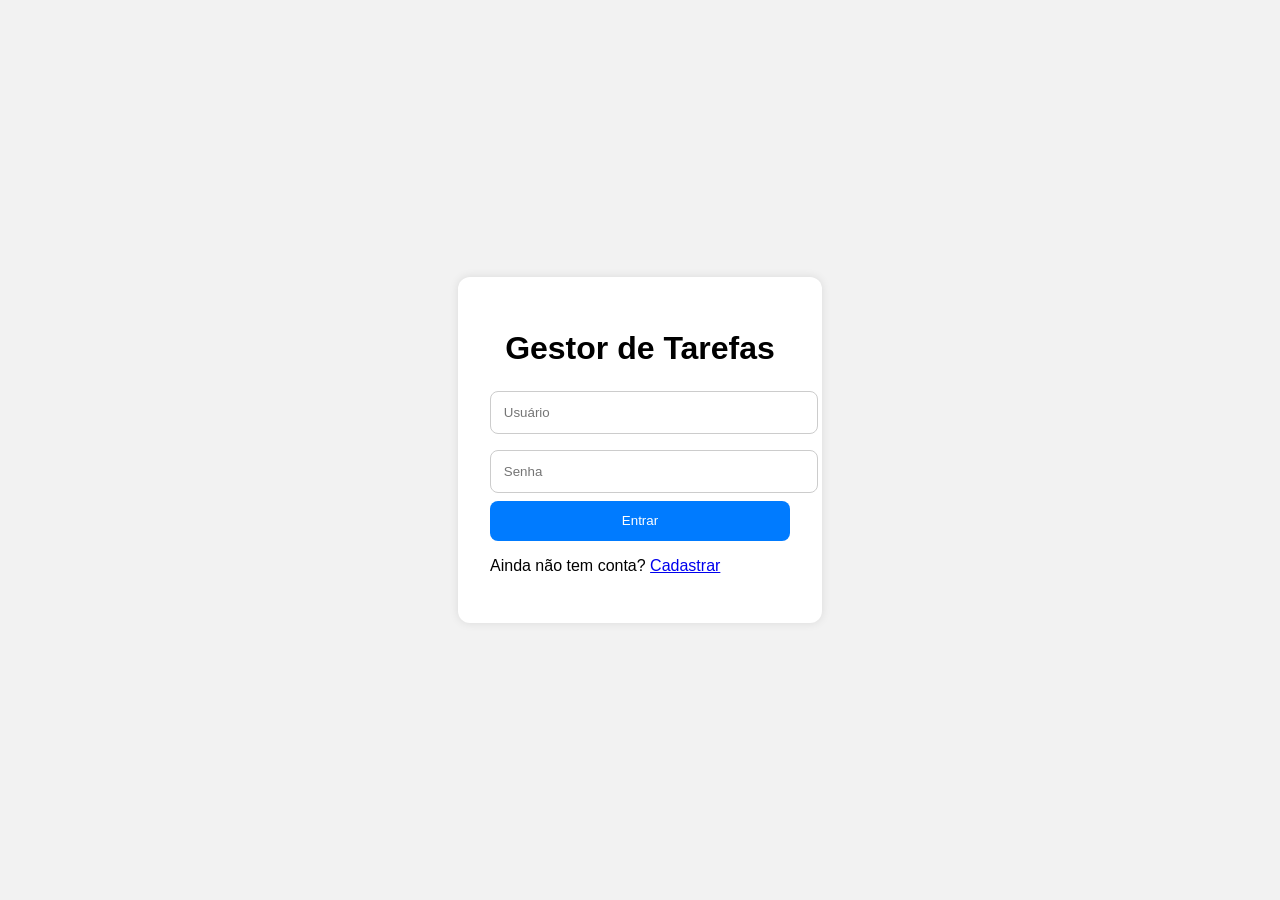
==== frontend/index.html @ 0492740a "Versão base do Gestor de Tarefas (frontend)" ====
<!DOCTYPE html>
<html lang="pt-BR">
<head>
  <meta charset="UTF-8">
  <title>Login - Gestor de Tarefas</title>
  <link rel="stylesheet" href="css/style.css">
</head>
<body>
  <div class="container">
    <h1>Gestor de Tarefas</h1>
    
    <form id="login-form">
      <input type="text" id="username" placeholder="Usuário" required>
      <input type="password" id="password" placeholder="Senha" required>
      <button type="submit">Entrar</button>
    </form>

    <p>Ainda não tem conta? <a href="#">Cadastrar</a></p>
  </div>

  <script src="js/auth.js"></script>
</body>
</html>
---- frontend/css/style.css ----
body {
  font-family: Arial, sans-serif;
  background: #f2f2f2;
  display: flex;
  justify-content: center;
  align-items: center;
  height: 100vh;
  margin: 0;
}

.container {
  background: white;
  padding: 2rem;
  border-radius: 12px;
  box-shadow: 0 0 10px rgba(0,0,0,0.1);
  width: 300px;
}

h1 {
  text-align: center;
  margin-bottom: 1rem;
}

input {
  width: 100%;
  padding: 0.8rem;
  margin: 0.5rem 0;
  border: 1px solid #ccc;
  border-radius: 8px;
}

button {
  width: 100%;
  padding: 0.8rem;
  background: #007bff;
  color: white;
  border: none;
  border-radius: 8px;
  cursor: pointer;
}

button:hover {
  background: #0056b3;
}

ul {
  list-style: none;
  padding: 0;
  margin: 1rem 0 0 0;
}

li {
  background: #f9f9f9;
  padding: 0.8rem;
  margin: 0.5rem 0;
  border-radius: 8px;
  display: flex;
  justify-content: space-between;
  align-items: center;
}

li span {
  flex: 1;
}

li button {
  margin-left: 0.5rem;
  padding: 0.4rem 0.8rem;
  font-size: 0.8rem;
}
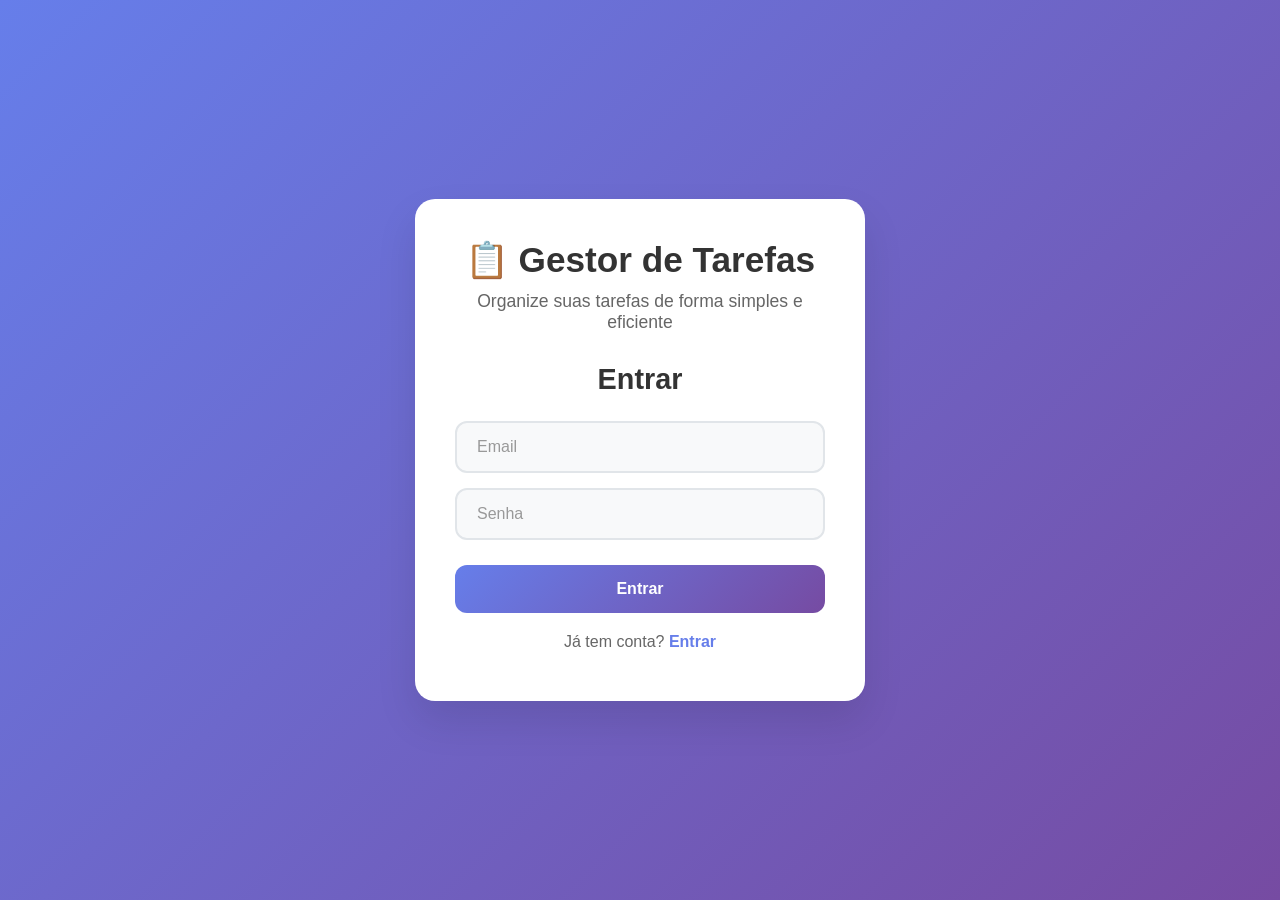
==== commit 0d6c4b8b: "Atualização do Layout" ====
--- a/frontend/index.html
+++ b/frontend/index.html
@@ -1,23 +1,67 @@
 <!DOCTYPE html>
 <html lang="pt-BR">
+
 <head>
   <meta charset="UTF-8">
+  <meta name="viewport" content="width=device-width, initial-scale=1.0">
   <title>Login - Gestor de Tarefas</title>
   <link rel="stylesheet" href="css/style.css">
 </head>
+
 <body>
-  <div class="container">
-    <h1>Gestor de Tarefas</h1>
-    
-    <form id="login-form">
-      <input type="text" id="username" placeholder="Usuário" required>
-      <input type="password" id="password" placeholder="Senha" required>
-      <button type="submit">Entrar</button>
-    </form>
+  <div class="auth-container">
+    <div class="container">
+      <div class="logo">
+        <h1>📋 Gestor de Tarefas</h1>
+        <p>Organize suas tarefas de forma simples e eficiente</p>
+      </div>
 
-    <p>Ainda não tem conta? <a href="#">Cadastrar</a></p>
+      <!-- Formulário de Login -->
+      <form id="login-form" class="auth-form">
+        <h2>Entrar</h2>
+        <div class="input-group">
+          <input type="email" id="login-email" placeholder="Email" required>
+        </div>
+        <div class="input-group">
+          <input type="password" id="login-password" placeholder="Senha" required>
+        </div>
+        <button type="submit" class="btn-primary">Entrar</button>
+      </form>
+
+      <!-- Formulário de Cadastro -->
+      <form id="register-form" class="auth-form hidden">
+        <h2>Criar Conta</h2>
+        <div class="input-group">
+          <input type="text" id="register-name" placeholder="Nome completo" required>
+        </div>
+        <div class="input-group">
+          <input type="email" id="register-email" placeholder="Email" required>
+        </div>
+        <div class="input-group">
+          <input type="password" id="register-password" placeholder="Senha" required>
+        </div>
+        <div class="input-group">
+          <input type="password" id="register-confirm-password" placeholder="Confirmar senha" required>
+        </div>
+        <div class="input-group">
+          <input type="tel" id="register-phone" placeholder="WhatsApp (opcional)">
+        </div>
+        <button type="submit" class="btn-primary">Criar Conta</button>
+      </form>
+
+      <div class="auth-links">
+        <p id="login-link">Já tem conta? <a href="#" onclick="toggleForms()">Entrar</a></p>
+        <p id="register-link" class="hidden">Ainda não tem conta? <a href="#" onclick="toggleForms()">Cadastrar</a></p>
+      </div>
+
+      <div id="loading" class="loading hidden">
+        <div class="spinner"></div>
+        <p>Carregando...</p>
+      </div>
+    </div>
   </div>
 
   <script src="js/auth.js"></script>
 </body>
-</html>
+
+</html>
--- a/frontend/css/style.css
+++ b/frontend/css/style.css
@@ -1,70 +1,961 @@
+/* 🌞 Modo Claro (padrão) */
+* {
+  box-sizing: border-box;
+}
+
 body {
-  font-family: Arial, sans-serif;
-  background: #f2f2f2;
+  background: #f8f9fa;
+  font-family: 'Segoe UI', Tahoma, Geneva, Verdana, sans-serif;
+  margin: 0;
+  padding: 0;
+  min-height: 100vh;
+  transition: all 0.3s ease;
+}
+
+/* Layout Mobile-First */
+.app-container {
+  display: flex;
+  flex-direction: column;
+  min-height: 100vh;
+  max-width: 100%;
+  margin: 0 auto;
+}
+
+/* Top Bar */
+.top-bar {
+  background: #ffffff;
+  padding: 15px 20px;
+  border-bottom: 1px solid #e1e5e9;
+  position: sticky;
+  top: 0;
+  z-index: 100;
+  box-shadow: 0 2px 4px rgba(0, 0, 0, 0.1);
+}
+
+.top-bar-content {
   display: flex;
   justify-content: center;
   align-items: center;
-  height: 100vh;
+  max-width: 1200px;
+  margin: 0 auto;
+}
+
+.app-title {
+  font-size: 1.5em;
+  font-weight: 600;
+  color: #333;
   margin: 0;
-}
-
-.container {
+  text-align: center;
+}
+
+
+
+/* Profile Modal */
+.profile-modal {
+  position: fixed;
+  top: 0;
+  left: 0;
+  right: 0;
+  bottom: 0;
+  background: rgba(0, 0, 0, 0.5);
+  display: flex;
+  justify-content: center;
+  align-items: center;
+  z-index: 1000;
+  opacity: 0;
+  visibility: hidden;
+  transition: all 0.3s ease;
+}
+
+.profile-modal.show {
+  opacity: 1;
+  visibility: visible;
+}
+
+.profile-content {
+  background: #ffffff;
+  border-radius: 20px;
+  padding: 30px;
+  max-width: 400px;
+  width: 90%;
+  box-shadow: 0 20px 40px rgba(0, 0, 0, 0.2);
+  transform: translateY(-20px);
+  transition: all 0.3s ease;
+}
+
+.profile-modal.show .profile-content {
+  transform: translateY(0);
+}
+
+.profile-header {
+  text-align: center;
+  margin-bottom: 30px;
+}
+
+.profile-avatar {
+  width: 80px;
+  height: 80px;
+  border-radius: 50%;
+  background: linear-gradient(135deg, #667eea 0%, #764ba2 100%);
+  display: flex;
+  align-items: center;
+  justify-content: center;
+  margin: 0 auto 15px;
+  font-size: 2em;
+  color: white;
+}
+
+.profile-name {
+  font-size: 1.5em;
+  font-weight: 600;
+  color: #333;
+  margin-bottom: 5px;
+}
+
+.profile-email {
+  color: #666;
+  font-size: 0.9em;
+}
+
+.profile-actions {
+  display: flex;
+  flex-direction: column;
+  gap: 15px;
+}
+
+.profile-action {
+  display: flex;
+  align-items: center;
+  gap: 15px;
+  padding: 15px;
+  border: none;
+  background: #f8f9fa;
+  border-radius: 12px;
+  cursor: pointer;
+  transition: all 0.3s ease;
+  text-align: left;
+  width: 100%;
+}
+
+.profile-action:hover {
+  background: #e9ecef;
+  transform: translateY(-1px);
+}
+
+.profile-action .icon {
+  font-size: 1.2em;
+  width: 24px;
+  text-align: center;
+}
+
+.profile-action .text {
+  flex: 1;
+}
+
+.profile-action .label {
+  font-weight: 600;
+  color: #333;
+  margin-bottom: 2px;
+}
+
+.profile-action .description {
+  font-size: 0.9em;
+  color: #666;
+}
+
+.profile-action .toggle {
+  width: 50px;
+  height: 24px;
+  background: #ccc;
+  border-radius: 12px;
+  position: relative;
+  transition: all 0.3s ease;
+}
+
+.profile-action .toggle.active {
+  background: #667eea;
+}
+
+.profile-action .toggle::after {
+  content: '';
+  position: absolute;
+  top: 2px;
+  left: 2px;
+  width: 20px;
+  height: 20px;
   background: white;
-  padding: 2rem;
+  border-radius: 50%;
+  transition: all 0.3s ease;
+}
+
+.profile-action .toggle.active::after {
+  transform: translateX(26px);
+}
+
+.profile-close {
+  position: absolute;
+  top: 15px;
+  right: 15px;
+  background: none;
+  border: none;
+  font-size: 1.5em;
+  color: #666;
+  cursor: pointer;
+  padding: 5px;
+  border-radius: 50%;
+  transition: all 0.3s ease;
+}
+
+.profile-close:hover {
+  background: #f8f9fa;
+  color: #333;
+}
+
+/* Filtros */
+.filters-container {
+  background: #ffffff;
+  padding: 15px 20px;
+  border-bottom: 1px solid #e1e5e9;
+  overflow-x: auto;
+  white-space: nowrap;
+}
+
+.filters-content {
+  display: flex;
+  justify-content: space-between;
+  align-items: center;
+  max-width: 1200px;
+  margin: 0 auto;
+  gap: 20px;
+}
+
+.filters {
+  display: flex;
+  gap: 15px;
+  padding: 0;
+  list-style: none;
+  margin: 0;
+}
+
+.filter-item {
+  flex-shrink: 0;
+}
+
+.filter-btn {
+  padding: 8px 16px;
+  border: none;
+  background: transparent;
+  color: #666;
+  border-radius: 20px;
+  cursor: pointer;
+  transition: all 0.3s ease;
+  font-size: 14px;
+  font-weight: 500;
+  white-space: nowrap;
+}
+
+.filter-btn:hover,
+.filter-btn.active {
+  background: #667eea;
+  color: white;
+}
+
+/* Search Wrapper */
+.search-wrapper {
+  flex-shrink: 0;
+  min-width: 250px;
+}
+
+.search-input {
+  width: 100%;
+  padding: 8px 16px;
+  border: 1px solid #e1e5e9;
+  border-radius: 20px;
+  font-size: 14px;
+  background: #f8f9fa;
+  transition: all 0.3s ease;
+}
+
+.search-input:focus {
+  outline: none;
+  border-color: #667eea;
+  background: #ffffff;
+  box-shadow: 0 0 0 3px rgba(102, 126, 234, 0.1);
+}
+
+/* Main Content */
+.main-content {
+  flex: 1;
+  padding: 20px;
+  background: #f8f9fa;
+  overflow-y: auto;
+}
+
+.content-wrapper {
+  max-width: 1200px;
+  margin: 0 auto;
+}
+
+/* Task List */
+.task-list {
+  list-style: none;
+  padding: 0;
+  margin: 0;
+  display: flex;
+  flex-direction: column;
+  gap: 15px;
+}
+
+.task-item {
+  background: #ffffff;
   border-radius: 12px;
-  box-shadow: 0 0 10px rgba(0,0,0,0.1);
-  width: 300px;
-}
-
-h1 {
-  text-align: center;
-  margin-bottom: 1rem;
-}
-
-input {
-  width: 100%;
-  padding: 0.8rem;
-  margin: 0.5rem 0;
-  border: 1px solid #ccc;
+  padding: 20px;
+  box-shadow: 0 2px 8px rgba(0, 0, 0, 0.1);
+  transition: all 0.3s ease;
+  border-left: 4px solid #e1e5e9;
+}
+
+.task-item:hover {
+  transform: translateY(-2px);
+  box-shadow: 0 4px 16px rgba(0, 0, 0, 0.15);
+}
+
+.task-item.vencida {
+  border-left-color: #dc3545;
+  background: #fff5f5;
+}
+
+.task-info {
+  margin-bottom: 15px;
+}
+
+.task-name {
+  font-size: 18px;
+  font-weight: 600;
+  color: #333;
+  margin-bottom: 8px;
+  line-height: 1.4;
+}
+
+.task-meta {
+  display: flex;
+  gap: 15px;
+  align-items: center;
+  flex-wrap: wrap;
+  font-size: 14px;
+  color: #666;
+}
+
+.task-description {
+  color: #666;
+  font-size: 14px;
+  line-height: 1.5;
+  margin-top: 10px;
+}
+
+.task-actions {
+  display: flex;
+  gap: 10px;
+  justify-content: flex-end;
+}
+
+/* Status Badges */
+.status-badge {
+  padding: 4px 12px;
+  border-radius: 20px;
+  font-size: 12px;
+  font-weight: 600;
+  text-transform: uppercase;
+}
+
+.status-pendente {
+  background: #fff3cd;
+  color: #856404;
+}
+
+.status-andamento {
+  background: #d1ecf1;
+  color: #0c5460;
+}
+
+.status-concluida {
+  background: #d4edda;
+  color: #155724;
+}
+
+/* Bottom Navigation */
+.bottom-nav {
+  background: #ffffff;
+  border-top: 1px solid #e1e5e9;
+  padding: 15px 20px;
+  position: sticky;
+  bottom: 0;
+  z-index: 100;
+  box-shadow: 0 -2px 4px rgba(0, 0, 0, 0.1);
+}
+
+.bottom-nav-content {
+  display: flex;
+  justify-content: space-between;
+  align-items: center;
+  max-width: 1200px;
+  margin: 0 auto;
+}
+
+.nav-item {
+  display: flex;
+  flex-direction: column;
+  align-items: center;
+  gap: 5px;
+  padding: 10px;
+  border: none;
+  background: transparent;
+  color: #666;
+  cursor: pointer;
+  transition: all 0.3s ease;
   border-radius: 8px;
-}
-
-button {
-  width: 100%;
-  padding: 0.8rem;
-  background: #007bff;
+  min-width: 80px;
+}
+
+.nav-item:hover,
+.nav-item.active {
+  color: #667eea;
+  background: rgba(102, 126, 234, 0.1);
+}
+
+.nav-item .icon {
+  font-size: 20px;
+}
+
+.nav-item .label {
+  font-size: 12px;
+  font-weight: 500;
+}
+
+.nav-item.primary {
+  background: linear-gradient(135deg, #667eea 0%, #764ba2 100%);
   color: white;
+  padding: 12px 20px;
+  border-radius: 25px;
+  box-shadow: 0 4px 12px rgba(102, 126, 234, 0.3);
+}
+
+.nav-item.primary:hover {
+  transform: translateY(-2px);
+  box-shadow: 0 6px 16px rgba(102, 126, 234, 0.4);
+}
+
+/* Buttons */
+.btn {
+  padding: 10px 16px;
   border: none;
   border-radius: 8px;
   cursor: pointer;
-}
-
-button:hover {
-  background: #0056b3;
-}
-
-ul {
-  list-style: none;
-  padding: 0;
-  margin: 1rem 0 0 0;
-}
-
-li {
-  background: #f9f9f9;
-  padding: 0.8rem;
-  margin: 0.5rem 0;
-  border-radius: 8px;
-  display: flex;
-  justify-content: space-between;
-  align-items: center;
-}
-
-li span {
+  font-size: 14px;
+  font-weight: 500;
+  transition: all 0.3s ease;
+  text-decoration: none;
+  display: inline-flex;
+  align-items: center;
+  gap: 8px;
+}
+
+.btn-secondary {
+  background: #f8f9fa;
+  color: #333;
+  border: 1px solid #e1e5e9;
+}
+
+.btn-secondary:hover {
+  background: #e9ecef;
+  transform: translateY(-1px);
+}
+
+.btn-success {
+  background: linear-gradient(135deg, #28a745 0%, #20c997 100%);
+  color: white;
+}
+
+.btn-success:hover {
+  transform: translateY(-1px);
+  box-shadow: 0 4px 12px rgba(40, 167, 69, 0.3);
+}
+
+.btn-danger {
+  background: linear-gradient(135deg, #dc3545 0%, #fd7e14 100%);
+  color: white;
+}
+
+.btn-danger:hover {
+  transform: translateY(-1px);
+  box-shadow: 0 4px 12px rgba(220, 53, 69, 0.3);
+}
+
+/* Empty State */
+.empty-state {
+  text-align: center;
+  padding: 60px 20px;
+  color: #666;
+}
+
+.empty-icon {
+  font-size: 4em;
+  margin-bottom: 20px;
+  opacity: 0.5;
+}
+
+.empty-state h3 {
+  margin-bottom: 10px;
+  color: #333;
+}
+
+.empty-state p {
+  margin-bottom: 30px;
+  color: #666;
+}
+
+/* Loading */
+.loading {
+  display: flex;
+  flex-direction: column;
+  justify-content: center;
+  align-items: center;
+  padding: 40px 20px;
+}
+
+.spinner {
+  width: 40px;
+  height: 40px;
+  border: 4px solid #f3f3f3;
+  border-top: 4px solid #667eea;
+  border-radius: 50%;
+  animation: spin 1s linear infinite;
+  margin-bottom: 15px;
+}
+
+@keyframes spin {
+  0% {
+    transform: rotate(0deg);
+  }
+
+  100% {
+    transform: rotate(360deg);
+  }
+}
+
+/* Auth Pages */
+.auth-container {
+  min-height: 100vh;
+  display: flex;
+  justify-content: center;
+  align-items: center;
+  background: linear-gradient(135deg, #667eea 0%, #764ba2 100%);
+  padding: 20px;
+}
+
+.container {
+  background: #ffffff;
+  padding: 40px;
+  border-radius: 20px;
+  box-shadow: 0 20px 40px rgba(0, 0, 0, 0.1);
+  text-align: center;
+  max-width: 450px;
+  width: 100%;
+  transition: all 0.3s ease;
+  position: relative;
+}
+
+.logo {
+  margin-bottom: 30px;
+}
+
+.logo h1 {
+  color: #333;
+  margin: 0 0 10px 0;
+  font-size: 2.2em;
+  font-weight: 700;
+}
+
+.logo p {
+  color: #666;
+  margin: 0;
+  font-size: 1.1em;
+}
+
+.auth-form {
+  margin-bottom: 20px;
+  transition: all 0.3s ease;
+}
+
+.auth-form.hidden {
+  display: none;
+}
+
+.auth-form h2 {
+  color: #333;
+  margin-bottom: 25px;
+  font-size: 1.8em;
+  font-weight: 600;
+}
+
+.input-group {
+  margin-bottom: 15px;
+  position: relative;
+}
+
+input {
+  width: 100%;
+  padding: 15px 20px;
+  border: 2px solid #e1e5e9;
+  border-radius: 12px;
+  font-size: 16px;
+  transition: all 0.3s ease;
+  background: #f8f9fa;
+}
+
+input:focus {
+  outline: none;
+  border-color: #667eea;
+  background: #fff;
+  box-shadow: 0 0 0 3px rgba(102, 126, 234, 0.1);
+}
+
+input::placeholder {
+  color: #999;
+}
+
+.btn-primary {
+  width: 100%;
+  padding: 15px;
+  background: linear-gradient(135deg, #667eea 0%, #764ba2 100%);
+  color: white;
+  border: none;
+  border-radius: 12px;
+  font-size: 16px;
+  font-weight: 600;
+  cursor: pointer;
+  transition: all 0.3s ease;
+  margin-top: 10px;
+}
+
+.btn-primary:hover {
+  transform: translateY(-2px);
+  box-shadow: 0 10px 20px rgba(102, 126, 234, 0.3);
+}
+
+.btn-primary:active {
+  transform: translateY(0);
+}
+
+.auth-links {
+  margin-top: 20px;
+}
+
+.auth-links p {
+  margin: 10px 0;
+  color: #666;
+}
+
+.auth-links a {
+  color: #667eea;
+  text-decoration: none;
+  font-weight: 600;
+  transition: color 0.3s ease;
+}
+
+.auth-links a:hover {
+  color: #764ba2;
+}
+
+.hidden {
+  display: none !important;
+}
+
+/* Task Form */
+.task-form {
+  max-width: 600px;
+  width: 100%;
+  background: #fff;
+  border-radius: 20px;
+  padding: 30px;
+  box-shadow: 0 20px 40px rgba(0, 0, 0, 0.1);
+  margin: 20px auto;
+}
+
+.form-group {
+  margin-bottom: 20px;
+}
+
+.form-group label {
+  display: block;
+  margin-bottom: 8px;
+  color: #333;
+  font-weight: 600;
+}
+
+.form-group input,
+.form-group select,
+.form-group textarea {
+  width: 100%;
+  padding: 15px;
+  border: 2px solid #e1e5e9;
+  border-radius: 12px;
+  font-size: 16px;
+  transition: all 0.3s ease;
+  background: #f8f9fa;
+}
+
+.form-group textarea {
+  resize: vertical;
+  min-height: 100px;
+}
+
+.form-actions {
+  display: flex;
+  gap: 15px;
+  margin-top: 30px;
+  flex-wrap: wrap;
+}
+
+.form-actions .btn {
   flex: 1;
-}
-
-li button {
-  margin-left: 0.5rem;
-  padding: 0.4rem 0.8rem;
-  font-size: 0.8rem;
-}
+  min-width: 120px;
+}
+
+/* 🌙 Modo Escuro */
+body.dark {
+  background: #1e1e2f;
+  color: #f4f7fb;
+}
+
+body.dark .top-bar,
+body.dark .filters-container,
+body.dark .bottom-nav {
+  background: #2a2a3d;
+  border-color: #555;
+}
+
+body.dark .task-item {
+  background: #2a2a3d;
+  border-color: #555;
+}
+
+body.dark .task-item:hover {
+  background: #3b3b4f;
+}
+
+body.dark .search-input {
+  background: #3b3b4f;
+  border-color: #555;
+  color: #f4f7fb;
+}
+
+body.dark .search-input:focus {
+  background: #4a4a5f;
+  border-color: #4a90e2;
+}
+
+body.dark .search-input {
+  background: #3b3b4f;
+  border-color: #555;
+  color: #f4f7fb;
+}
+
+body.dark .search-input:focus {
+  background: #4a4a5f;
+  border-color: #4a90e2;
+}
+
+body.dark .filter-btn {
+  color: #b0b0b0;
+}
+
+body.dark .filter-btn:hover,
+body.dark .filter-btn.active {
+  background: #4a90e2;
+}
+
+body.dark .nav-item {
+  color: #b0b0b0;
+}
+
+body.dark .nav-item:hover,
+body.dark .nav-item.active {
+  color: #4a90e2;
+  background: rgba(74, 144, 226, 0.1);
+}
+
+body.dark .container,
+body.dark .task-form {
+  background: #2a2a3d;
+  color: #f4f7fb;
+}
+
+body.dark .logo h1,
+body.dark .auth-form h2,
+body.dark .app-title {
+  color: #f4f7fb;
+}
+
+body.dark .logo p,
+body.dark .auth-links p {
+  color: #b0b0b0;
+}
+
+body.dark input,
+body.dark select,
+body.dark textarea {
+  background: #3b3b4f;
+  border-color: #555;
+  color: #f4f7fb;
+}
+
+body.dark input:focus,
+body.dark select:focus,
+body.dark textarea:focus {
+  border-color: #4a90e2;
+  background: #4a4a5f;
+}
+
+body.dark .btn-secondary {
+  background: #3b3b4f;
+  color: #f4f7fb;
+  border-color: #555;
+}
+
+body.dark .btn-secondary:hover {
+  background: #4a4a5f;
+}
+
+body.dark .empty-state h3 {
+  color: #b0b0b0;
+}
+
+body.dark .empty-state p {
+  color: #888;
+}
+
+body.dark .task-description {
+  color: #b0b0b0;
+}
+
+/* Profile Modal Dark Mode */
+body.dark .profile-content {
+  background: #2a2a3d;
+  color: #f4f7fb;
+}
+
+body.dark .profile-name {
+  color: #f4f7fb;
+}
+
+body.dark .profile-email {
+  color: #b0b0b0;
+}
+
+body.dark .profile-action {
+  background: #3b3b4f;
+}
+
+body.dark .profile-action:hover {
+  background: #4a4a5f;
+}
+
+body.dark .profile-action .label {
+  color: #f4f7fb;
+}
+
+body.dark .profile-action .description {
+  color: #b0b0b0;
+}
+
+body.dark .profile-close {
+  color: #b0b0b0;
+}
+
+body.dark .profile-close:hover {
+  background: #3b3b4f;
+  color: #f4f7fb;
+}
+
+/* 📱 Responsividade */
+@media (max-width: 768px) {
+
+  .top-bar,
+  .filters-container,
+  .bottom-nav {
+    padding: 15px;
+  }
+
+  .filters-content {
+    flex-direction: column;
+    gap: 15px;
+    align-items: stretch;
+  }
+
+  .search-wrapper {
+    min-width: auto;
+  }
+
+  .main-content {
+    padding: 15px;
+  }
+
+  .task-item {
+    padding: 15px;
+  }
+
+  .task-actions {
+    flex-direction: column;
+  }
+
+  .task-actions .btn {
+    width: 100%;
+  }
+
+  .form-actions {
+    flex-direction: column;
+  }
+
+  .container,
+  .task-form {
+    padding: 20px;
+    margin: 10px;
+  }
+
+  .filters {
+    gap: 10px;
+  }
+
+  .filter-btn {
+    padding: 6px 12px;
+    font-size: 13px;
+  }
+}
+
+@media (max-width: 480px) {
+  .logo h1 {
+    font-size: 1.8em;
+  }
+
+  .auth-form h2 {
+    font-size: 1.5em;
+  }
+
+  .app-title {
+    font-size: 1.3em;
+  }
+
+  .nav-item {
+    min-width: 60px;
+    padding: 8px;
+  }
+
+  .nav-item .icon {
+    font-size: 18px;
+  }
+
+  .nav-item .label {
+    font-size: 11px;
+  }
+}
